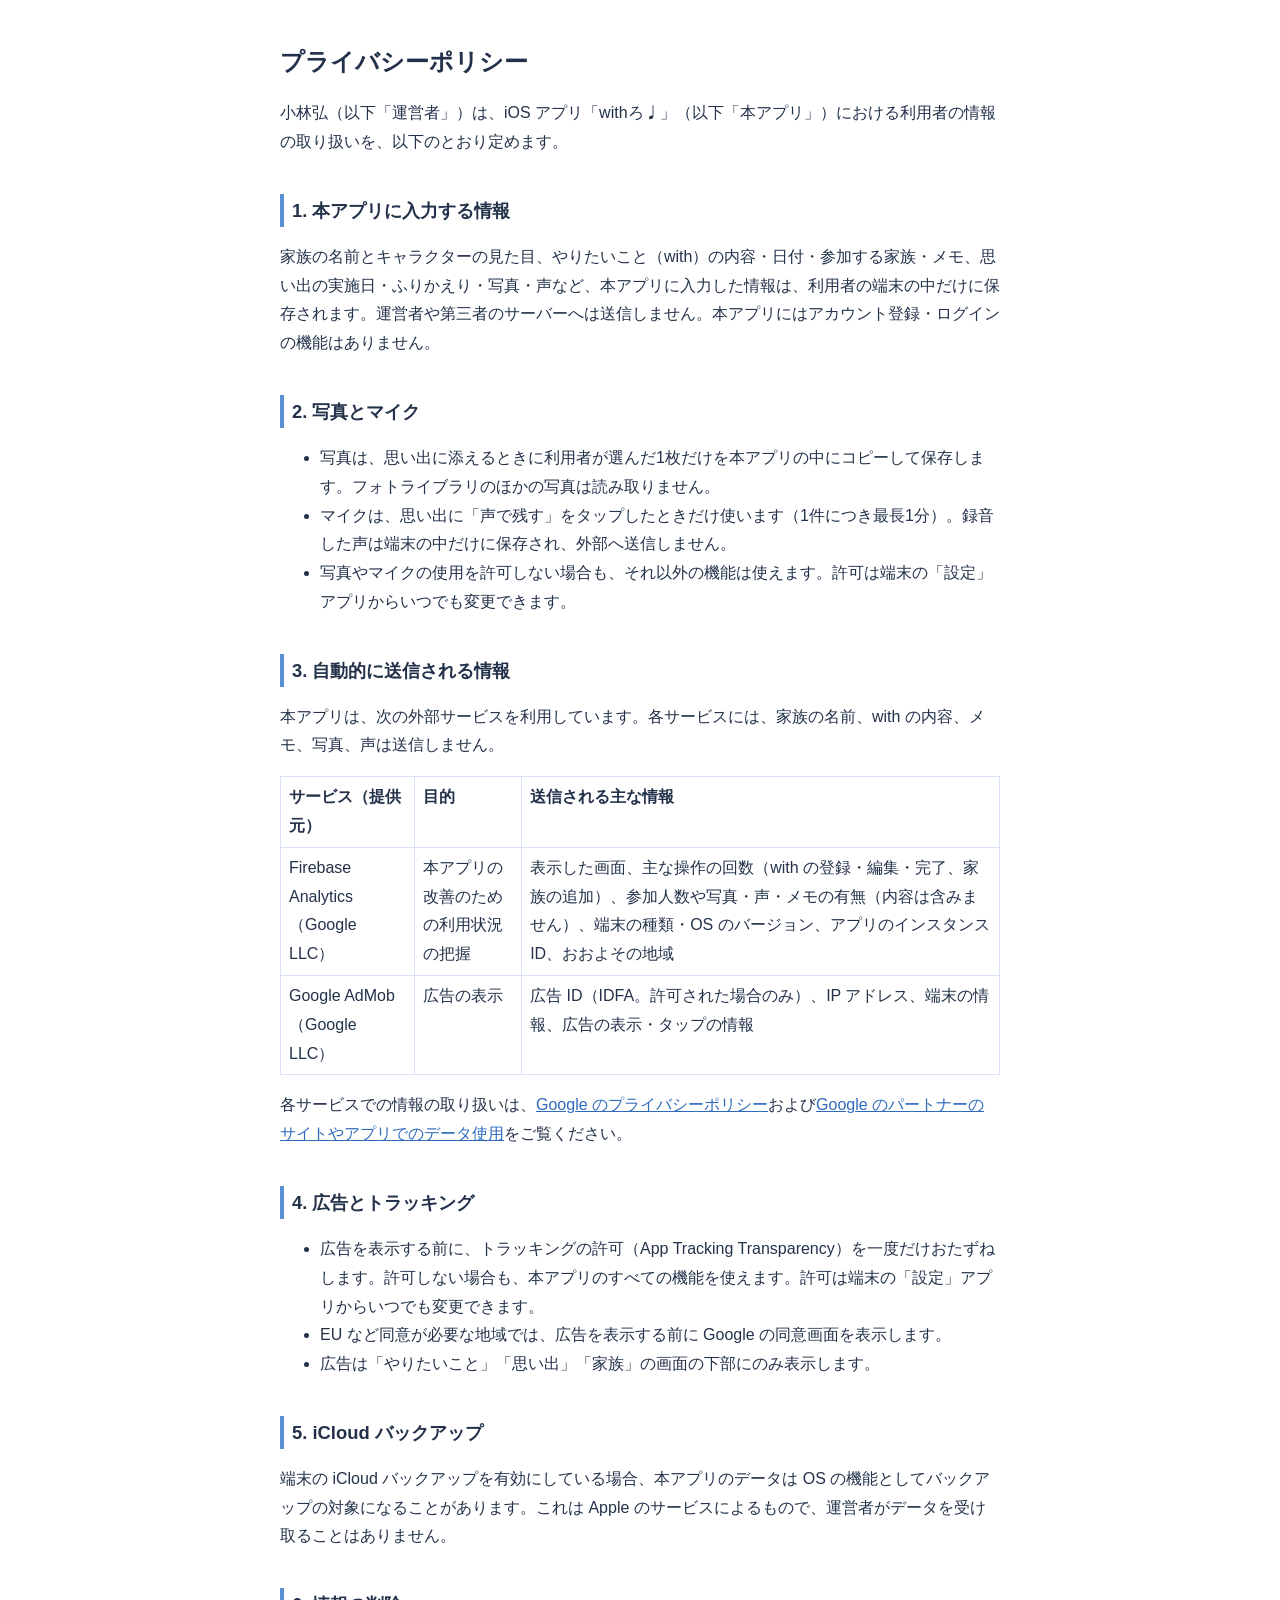
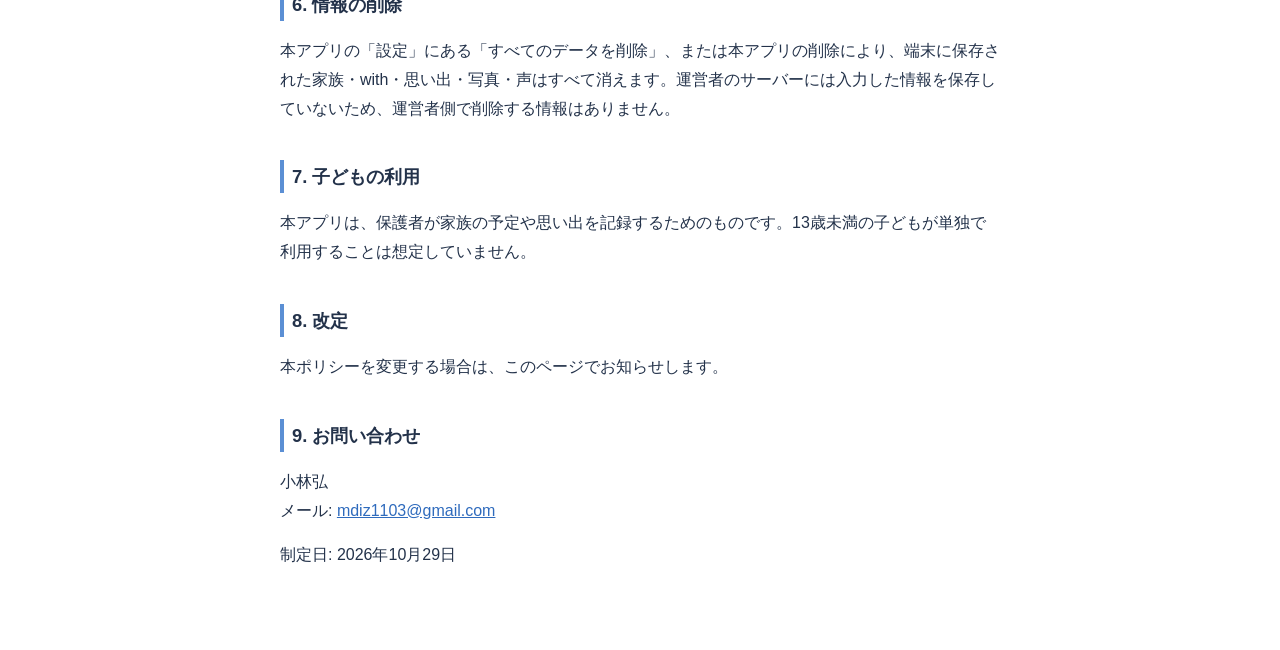
==== privacy.html @ de716016 "docs: withろ♩ のサポートページとプライバシーポリシーを公開する Co-Authored-By: Claude Opus 5.5 <noreply@anthropic.com>" ====
<!doctype html>
<html lang="ja">
<head>
<meta charset="utf-8">
<meta name="viewport" content="width=device-width, initial-scale=1">
<title>プライバシーポリシー｜withろ♩</title>
<style>
  body { font-family: -apple-system, "Hiragino Sans", sans-serif; line-height: 1.8; color: #23324a; background: #fff; max-width: 720px; margin: 0 auto; padding: 24px 16px 64px; }
  h1 { font-size: 1.5rem; } h2 { font-size: 1.15rem; margin-top: 2em; border-left: 4px solid #5b8fd4; padding-left: 8px; }
  table { border-collapse: collapse; width: 100%; } th, td { border: 1px solid #d6e2f3; padding: 6px 8px; text-align: left; vertical-align: top; }
  a { color: #2f6bbd; }
</style>
</head>
<body>
<h1>プライバシーポリシー</h1>
<p>小林弘（以下「運営者」）は、iOS アプリ「withろ♩」（以下「本アプリ」）における利用者の情報の取り扱いを、以下のとおり定めます。</p>

<h2>1. 本アプリに入力する情報</h2>
<p>家族の名前とキャラクターの見た目、やりたいこと（with）の内容・日付・参加する家族・メモ、思い出の実施日・ふりかえり・写真・声など、本アプリに入力した情報は、利用者の端末の中だけに保存されます。運営者や第三者のサーバーへは送信しません。本アプリにはアカウント登録・ログインの機能はありません。</p>

<h2>2. 写真とマイク</h2>
<ul>
  <li>写真は、思い出に添えるときに利用者が選んだ1枚だけを本アプリの中にコピーして保存します。フォトライブラリのほかの写真は読み取りません。</li>
  <li>マイクは、思い出に「声で残す」をタップしたときだけ使います（1件につき最長1分）。録音した声は端末の中だけに保存され、外部へ送信しません。</li>
  <li>写真やマイクの使用を許可しない場合も、それ以外の機能は使えます。許可は端末の「設定」アプリからいつでも変更できます。</li>
</ul>

<h2>3. 自動的に送信される情報</h2>
<p>本アプリは、次の外部サービスを利用しています。各サービスには、家族の名前、with の内容、メモ、写真、声は送信しません。</p>
<table>
  <tr><th>サービス（提供元）</th><th>目的</th><th>送信される主な情報</th></tr>
  <tr><td>Firebase Analytics（Google LLC）</td><td>本アプリの改善のための利用状況の把握</td><td>表示した画面、主な操作の回数（with の登録・編集・完了、家族の追加）、参加人数や写真・声・メモの有無（内容は含みません）、端末の種類・OS のバージョン、アプリのインスタンス ID、おおよその地域</td></tr>
  <tr><td>Google AdMob（Google LLC）</td><td>広告の表示</td><td>広告 ID（IDFA。許可された場合のみ）、IP アドレス、端末の情報、広告の表示・タップの情報</td></tr>
</table>
<p>各サービスでの情報の取り扱いは、<a href="https://policies.google.com/privacy?hl=ja">Google のプライバシーポリシー</a>および<a href="https://policies.google.com/technologies/partner-sites?hl=ja">Google のパートナーのサイトやアプリでのデータ使用</a>をご覧ください。</p>

<h2>4. 広告とトラッキング</h2>
<ul>
  <li>広告を表示する前に、トラッキングの許可（App Tracking Transparency）を一度だけおたずねします。許可しない場合も、本アプリのすべての機能を使えます。許可は端末の「設定」アプリからいつでも変更できます。</li>
  <li>EU など同意が必要な地域では、広告を表示する前に Google の同意画面を表示します。</li>
  <li>広告は「やりたいこと」「思い出」「家族」の画面の下部にのみ表示します。</li>
</ul>

<h2>5. iCloud バックアップ</h2>
<p>端末の iCloud バックアップを有効にしている場合、本アプリのデータは OS の機能としてバックアップの対象になることがあります。これは Apple のサービスによるもので、運営者がデータを受け取ることはありません。</p>

<h2>6. 情報の削除</h2>
<p>本アプリの「設定」にある「すべてのデータを削除」、または本アプリの削除により、端末に保存された家族・with・思い出・写真・声はすべて消えます。運営者のサーバーには入力した情報を保存していないため、運営者側で削除する情報はありません。</p>

<h2>7. 子どもの利用</h2>
<p>本アプリは、保護者が家族の予定や思い出を記録するためのものです。13歳未満の子どもが単独で利用することは想定していません。</p>

<h2>8. 改定</h2>
<p>本ポリシーを変更する場合は、このページでお知らせします。</p>

<h2>9. お問い合わせ</h2>
<p>小林弘<br>メール: <a href="mailto:mdiz1103@gmail.com">mdiz1103@gmail.com</a></p>

<p>制定日: 2026年10月29日</p>
</body>
</html>
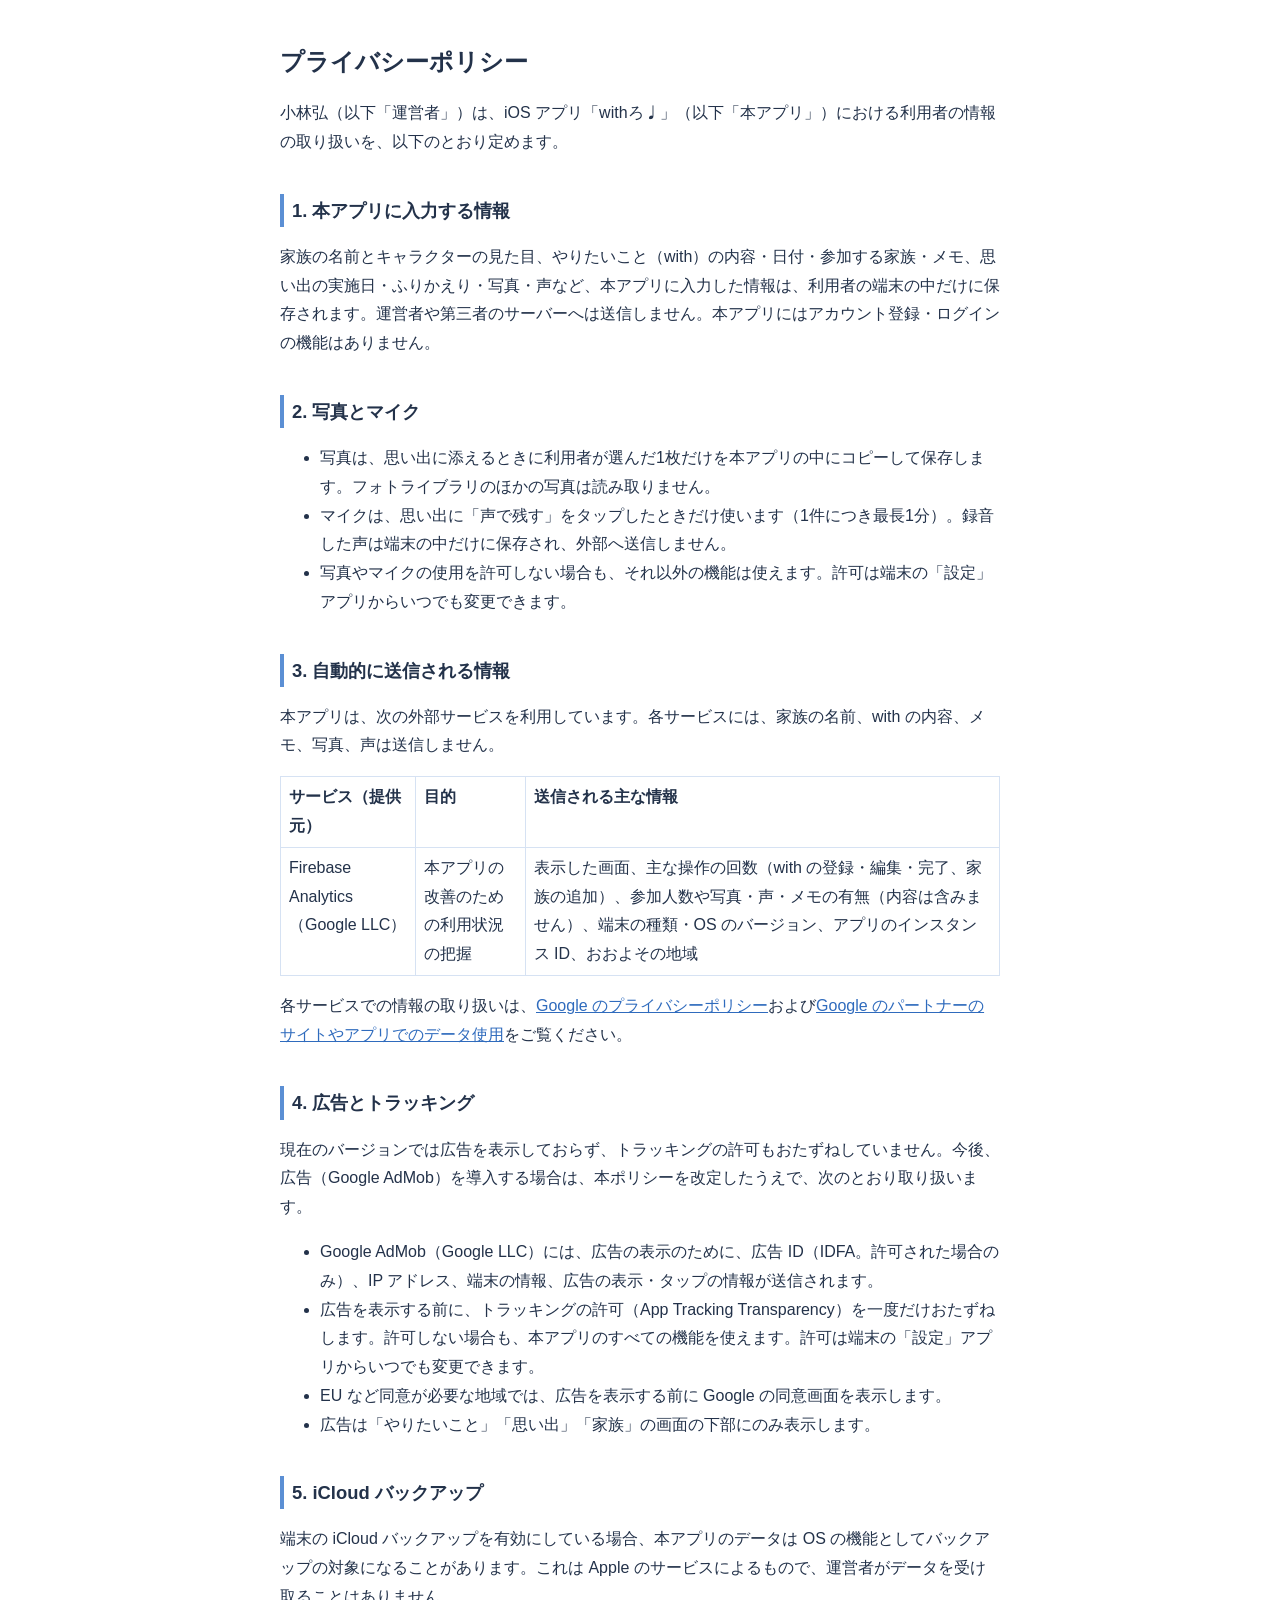
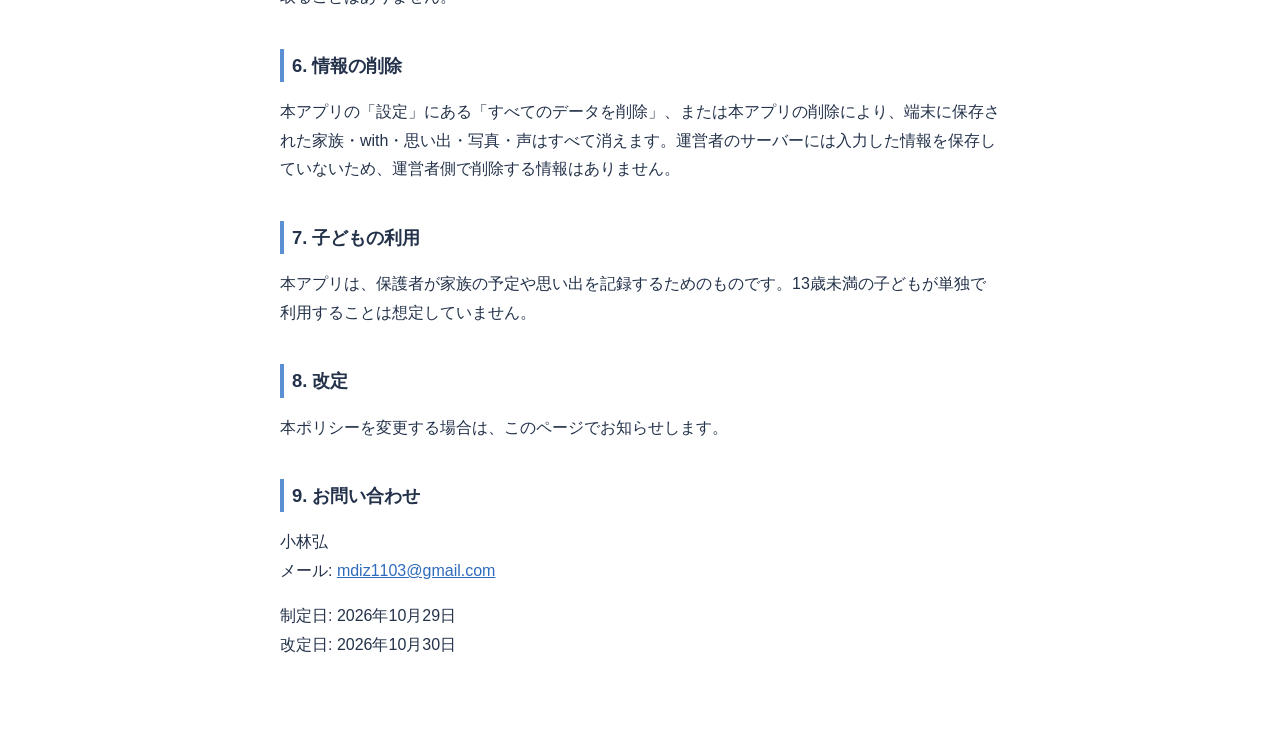
==== commit 3ba3230e: "fix: 現在のバージョンは広告なしであることを明記 Co-Authored-By: Claude Opus 5.5 <noreply@anthropic.com>" ====
--- a/privacy.html
+++ b/privacy.html
@@ -30,12 +30,13 @@
 <table>
   <tr><th>サービス（提供元）</th><th>目的</th><th>送信される主な情報</th></tr>
   <tr><td>Firebase Analytics（Google LLC）</td><td>本アプリの改善のための利用状況の把握</td><td>表示した画面、主な操作の回数（with の登録・編集・完了、家族の追加）、参加人数や写真・声・メモの有無（内容は含みません）、端末の種類・OS のバージョン、アプリのインスタンス ID、おおよその地域</td></tr>
-  <tr><td>Google AdMob（Google LLC）</td><td>広告の表示</td><td>広告 ID（IDFA。許可された場合のみ）、IP アドレス、端末の情報、広告の表示・タップの情報</td></tr>
 </table>
 <p>各サービスでの情報の取り扱いは、<a href="https://policies.google.com/privacy?hl=ja">Google のプライバシーポリシー</a>および<a href="https://policies.google.com/technologies/partner-sites?hl=ja">Google のパートナーのサイトやアプリでのデータ使用</a>をご覧ください。</p>
 
 <h2>4. 広告とトラッキング</h2>
+<p>現在のバージョンでは広告を表示しておらず、トラッキングの許可もおたずねしていません。今後、広告（Google AdMob）を導入する場合は、本ポリシーを改定したうえで、次のとおり取り扱います。</p>
 <ul>
+  <li>Google AdMob（Google LLC）には、広告の表示のために、広告 ID（IDFA。許可された場合のみ）、IP アドレス、端末の情報、広告の表示・タップの情報が送信されます。</li>
   <li>広告を表示する前に、トラッキングの許可（App Tracking Transparency）を一度だけおたずねします。許可しない場合も、本アプリのすべての機能を使えます。許可は端末の「設定」アプリからいつでも変更できます。</li>
   <li>EU など同意が必要な地域では、広告を表示する前に Google の同意画面を表示します。</li>
   <li>広告は「やりたいこと」「思い出」「家族」の画面の下部にのみ表示します。</li>
@@ -56,6 +57,6 @@
 <h2>9. お問い合わせ</h2>
 <p>小林弘<br>メール: <a href="mailto:mdiz1103@gmail.com">mdiz1103@gmail.com</a></p>
 
-<p>制定日: 2026年10月29日</p>
+<p>制定日: 2026年10月29日<br>改定日: 2026年10月30日</p>
 </body>
 </html>
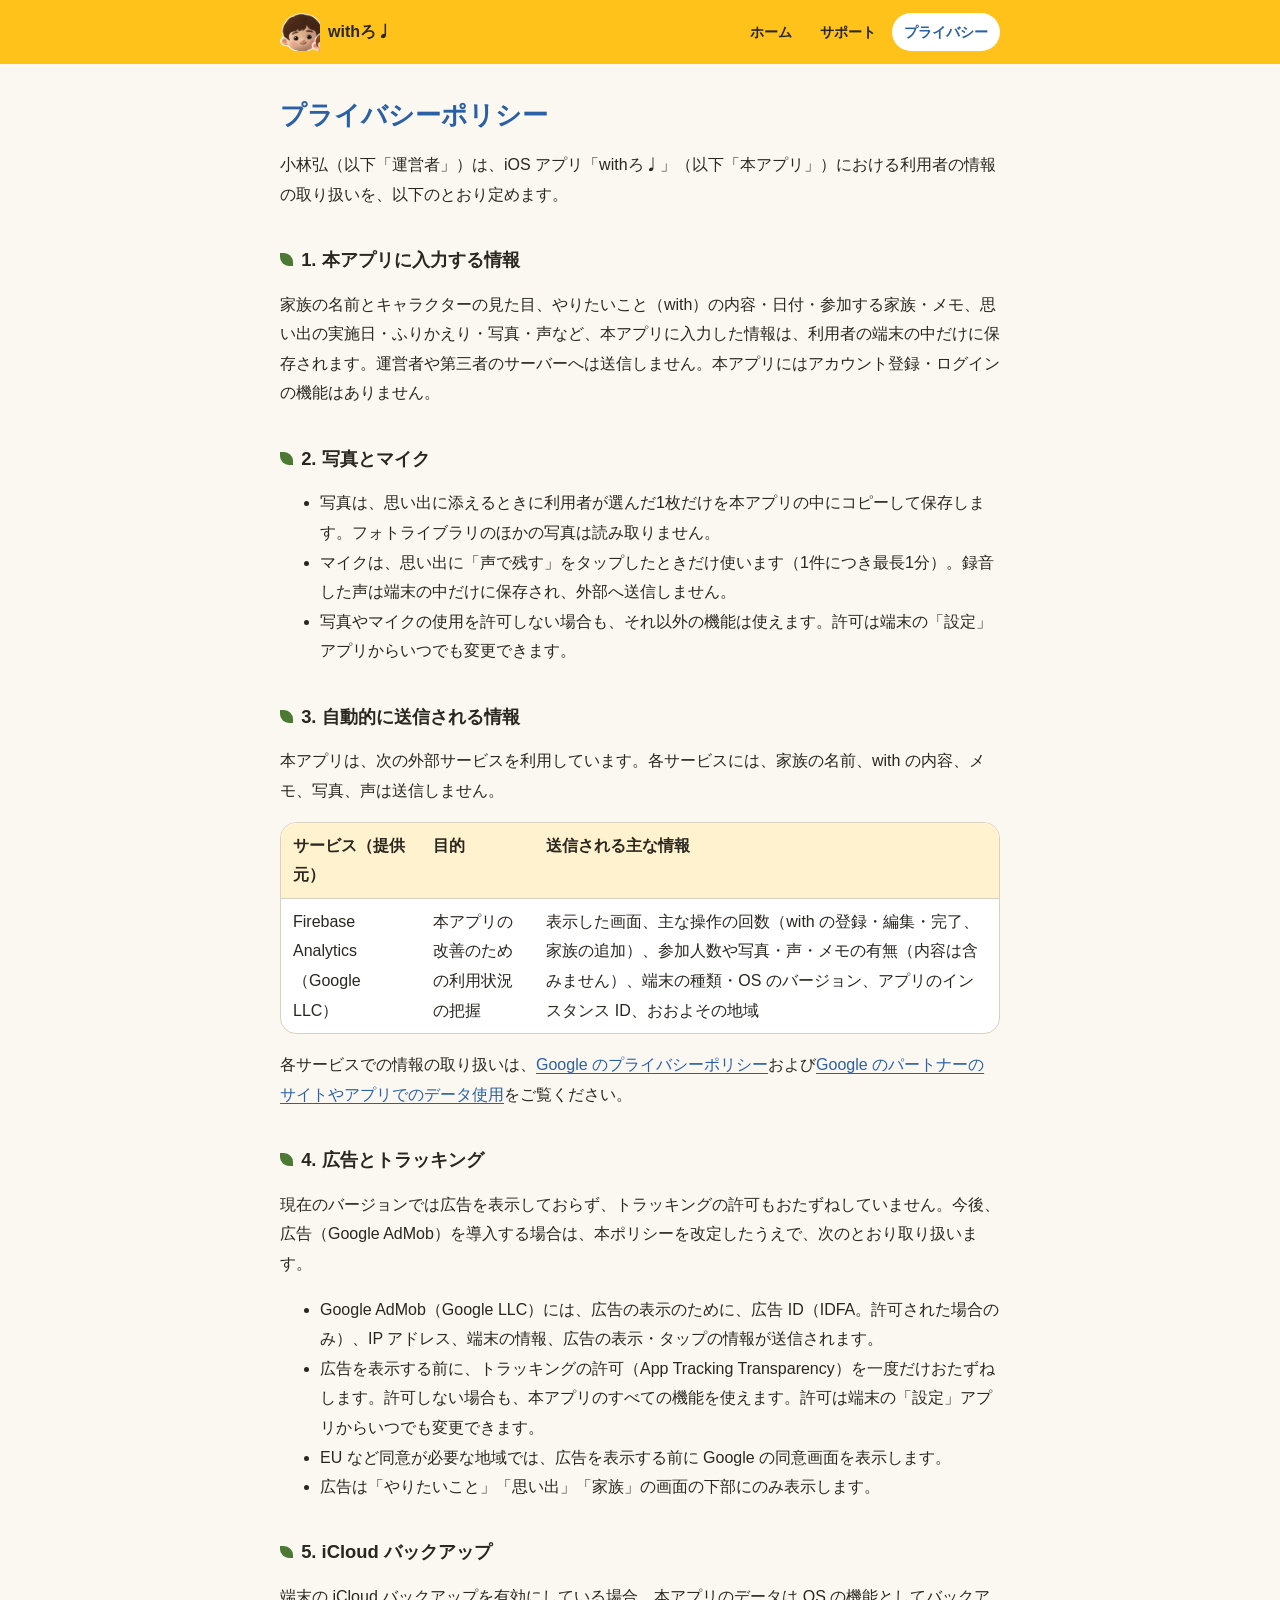
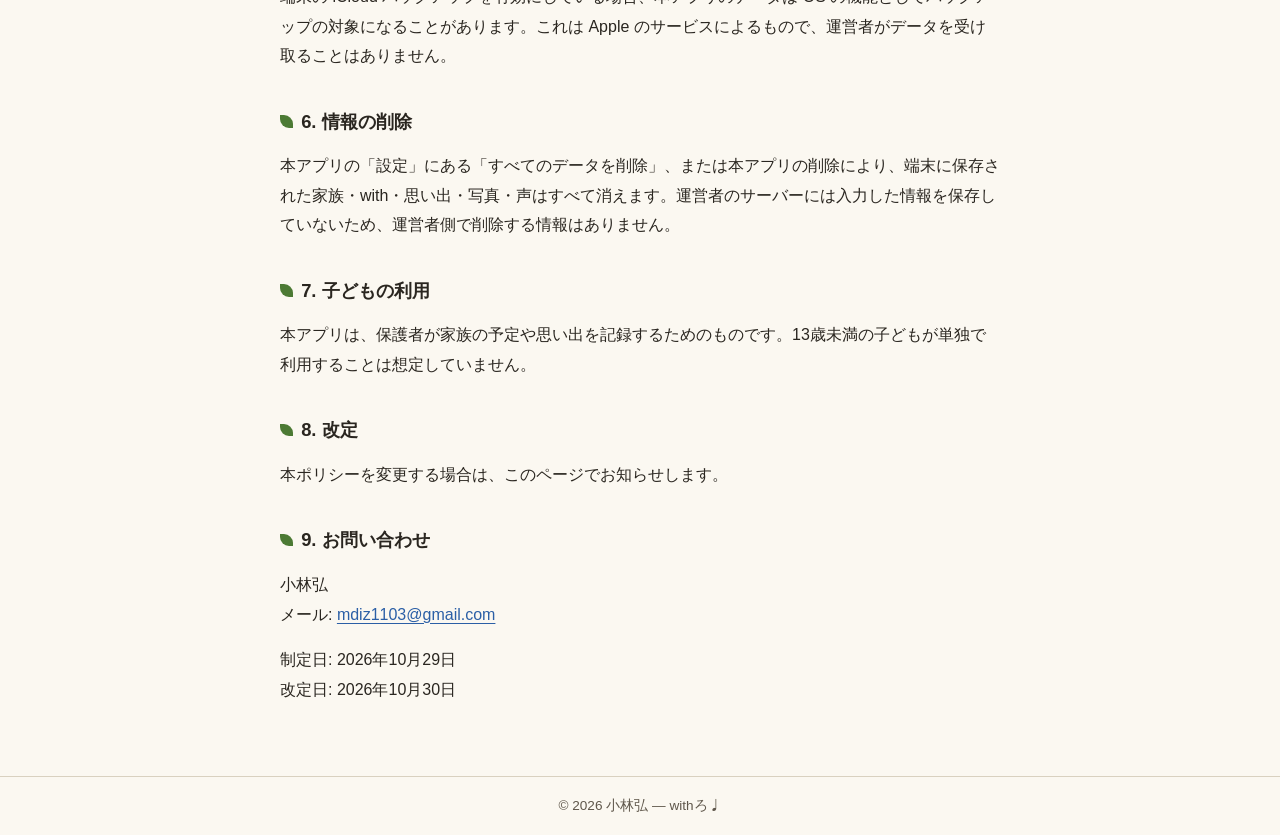
==== commit f24cb7cc: "style: アプリと同じ「フェルトの庭」のデザインにする 共通のひな形をやめ、配色・キャラ・ページ間ナビを入れる。プライバシーポリシーの 文面は変えていない。サポートの広告の質問は、広告なしの現状に" ====
--- a/privacy.html
+++ b/privacy.html
@@ -3,15 +3,14 @@
 <head>
 <meta charset="utf-8">
 <meta name="viewport" content="width=device-width, initial-scale=1">
+<meta name="theme-color" content="#FFC21A">
+<link rel="stylesheet" href="style.css">
+<link rel="icon" href="icon.png">
 <title>プライバシーポリシー｜withろ♩</title>
-<style>
-  body { font-family: -apple-system, "Hiragino Sans", sans-serif; line-height: 1.8; color: #23324a; background: #fff; max-width: 720px; margin: 0 auto; padding: 24px 16px 64px; }
-  h1 { font-size: 1.5rem; } h2 { font-size: 1.15rem; margin-top: 2em; border-left: 4px solid #5b8fd4; padding-left: 8px; }
-  table { border-collapse: collapse; width: 100%; } th, td { border: 1px solid #d6e2f3; padding: 6px 8px; text-align: left; vertical-align: top; }
-  a { color: #2f6bbd; }
-</style>
 </head>
 <body>
+<header class="bar"><a class="mark" href="index.html"><img src="mark.png" alt=""><span>withろ♩</span></a><nav><a href="index.html">ホーム</a><a href="support.html">サポート</a><a href="privacy.html" aria-current="page">プライバシー</a></nav></header>
+<main>
 <h1>プライバシーポリシー</h1>
 <p>小林弘（以下「運営者」）は、iOS アプリ「withろ♩」（以下「本アプリ」）における利用者の情報の取り扱いを、以下のとおり定めます。</p>
 
@@ -27,10 +26,10 @@
 
 <h2>3. 自動的に送信される情報</h2>
 <p>本アプリは、次の外部サービスを利用しています。各サービスには、家族の名前、with の内容、メモ、写真、声は送信しません。</p>
-<table>
+<div class="scroll"><table>
   <tr><th>サービス（提供元）</th><th>目的</th><th>送信される主な情報</th></tr>
   <tr><td>Firebase Analytics（Google LLC）</td><td>本アプリの改善のための利用状況の把握</td><td>表示した画面、主な操作の回数（with の登録・編集・完了、家族の追加）、参加人数や写真・声・メモの有無（内容は含みません）、端末の種類・OS のバージョン、アプリのインスタンス ID、おおよその地域</td></tr>
-</table>
+</table></div>
 <p>各サービスでの情報の取り扱いは、<a href="https://policies.google.com/privacy?hl=ja">Google のプライバシーポリシー</a>および<a href="https://policies.google.com/technologies/partner-sites?hl=ja">Google のパートナーのサイトやアプリでのデータ使用</a>をご覧ください。</p>
 
 <h2>4. 広告とトラッキング</h2>
@@ -58,5 +57,7 @@
 <p>小林弘<br>メール: <a href="mailto:mdiz1103@gmail.com">mdiz1103@gmail.com</a></p>
 
 <p>制定日: 2026年10月29日<br>改定日: 2026年10月30日</p>
+</main>
+<footer>© 2026 小林弘 — withろ♩</footer>
 </body>
 </html>
--- a/style.css
+++ b/style.css
@@ -0,0 +1,48 @@
+/* withろ♩ のページ: アプリと同じ「フェルトの庭」。生成りの地に、ひまわりの黄と空の青。 */
+:root {
+  --cloth: #fbf8f1;
+  --white: #ffffff;
+  --ink: #2a2620;
+  --ink-soft: #5f574b;
+  --line: #d9d1c0;
+  --sky: #2b5fa6;
+  --sunflower: #ffc21a;
+  --sprout: #4c7a34;
+}
+* { box-sizing: border-box; }
+body {
+  margin: 0;
+  color: var(--ink);
+  background: var(--cloth);
+  font-family: -apple-system, "Hiragino Maru Gothic ProN", "Hiragino Sans", "Noto Sans JP", sans-serif;
+  line-height: 1.85;
+}
+a { color: var(--sky); text-underline-offset: 3px; }
+.bar {
+  display: flex; flex-wrap: wrap; align-items: center; justify-content: space-between; gap: 8px 16px;
+  padding: 12px max(16px, calc((100% - 720px) / 2));
+  background: var(--sunflower);
+}
+.mark { display: inline-flex; align-items: center; gap: 8px; color: var(--ink); font-weight: 800; text-decoration: none; }
+.mark img { width: 40px; height: 40px; object-fit: contain; }
+nav { display: flex; flex-wrap: wrap; gap: 4px; }
+nav a { padding: 6px 12px; border-radius: 999px; color: var(--ink); font-size: 0.9rem; font-weight: 600; text-decoration: none; }
+nav a[aria-current="page"] { background: var(--white); color: var(--sky); }
+main { max-width: 752px; margin: 0 auto; padding: 24px 16px 56px; }
+h1 { margin: 0.4em 0; font-size: 1.6rem; line-height: 1.4; color: var(--sky); }
+h2 { margin: 2em 0 0.6em; font-size: 1.15rem; line-height: 1.5; }
+h2::before { content: ""; display: inline-block; width: 0.7em; height: 0.7em; margin-right: 0.45em; border-radius: 0 70% 0 70%; background: var(--sprout); }
+.qa { margin: 12px 0; padding: 4px 16px; background: var(--white); border: 1px solid var(--line); border-radius: 16px; }
+.scroll { overflow-x: auto; }
+table { width: 100%; min-width: 480px; border-collapse: separate; border-spacing: 0; background: var(--white); border: 1px solid var(--line); border-radius: 16px; overflow: hidden; }
+th, td { padding: 8px 12px; text-align: left; vertical-align: top; border-bottom: 1px solid var(--line); }
+tr:last-child td { border-bottom: 0; }
+th { background: #fff3cf; }
+.hero { padding: 24px 0 8px; text-align: center; }
+.hero img { border-radius: 28px; box-shadow: 0 6px 20px rgba(42, 38, 32, 0.18); }
+.hero p { color: var(--ink-soft); }
+.cards { display: grid; grid-template-columns: repeat(auto-fit, minmax(240px, 1fr)); gap: 12px; margin-top: 24px; }
+.card { display: block; padding: 16px 20px; background: var(--white); border: 1px solid var(--line); border-radius: 24px; color: var(--ink); text-decoration: none; }
+.card strong { display: block; color: var(--sky); }
+.card span { color: var(--ink-soft); font-size: 0.9rem; }
+footer { padding: 16px; text-align: center; color: var(--ink-soft); font-size: 0.85rem; border-top: 1px solid var(--line); }
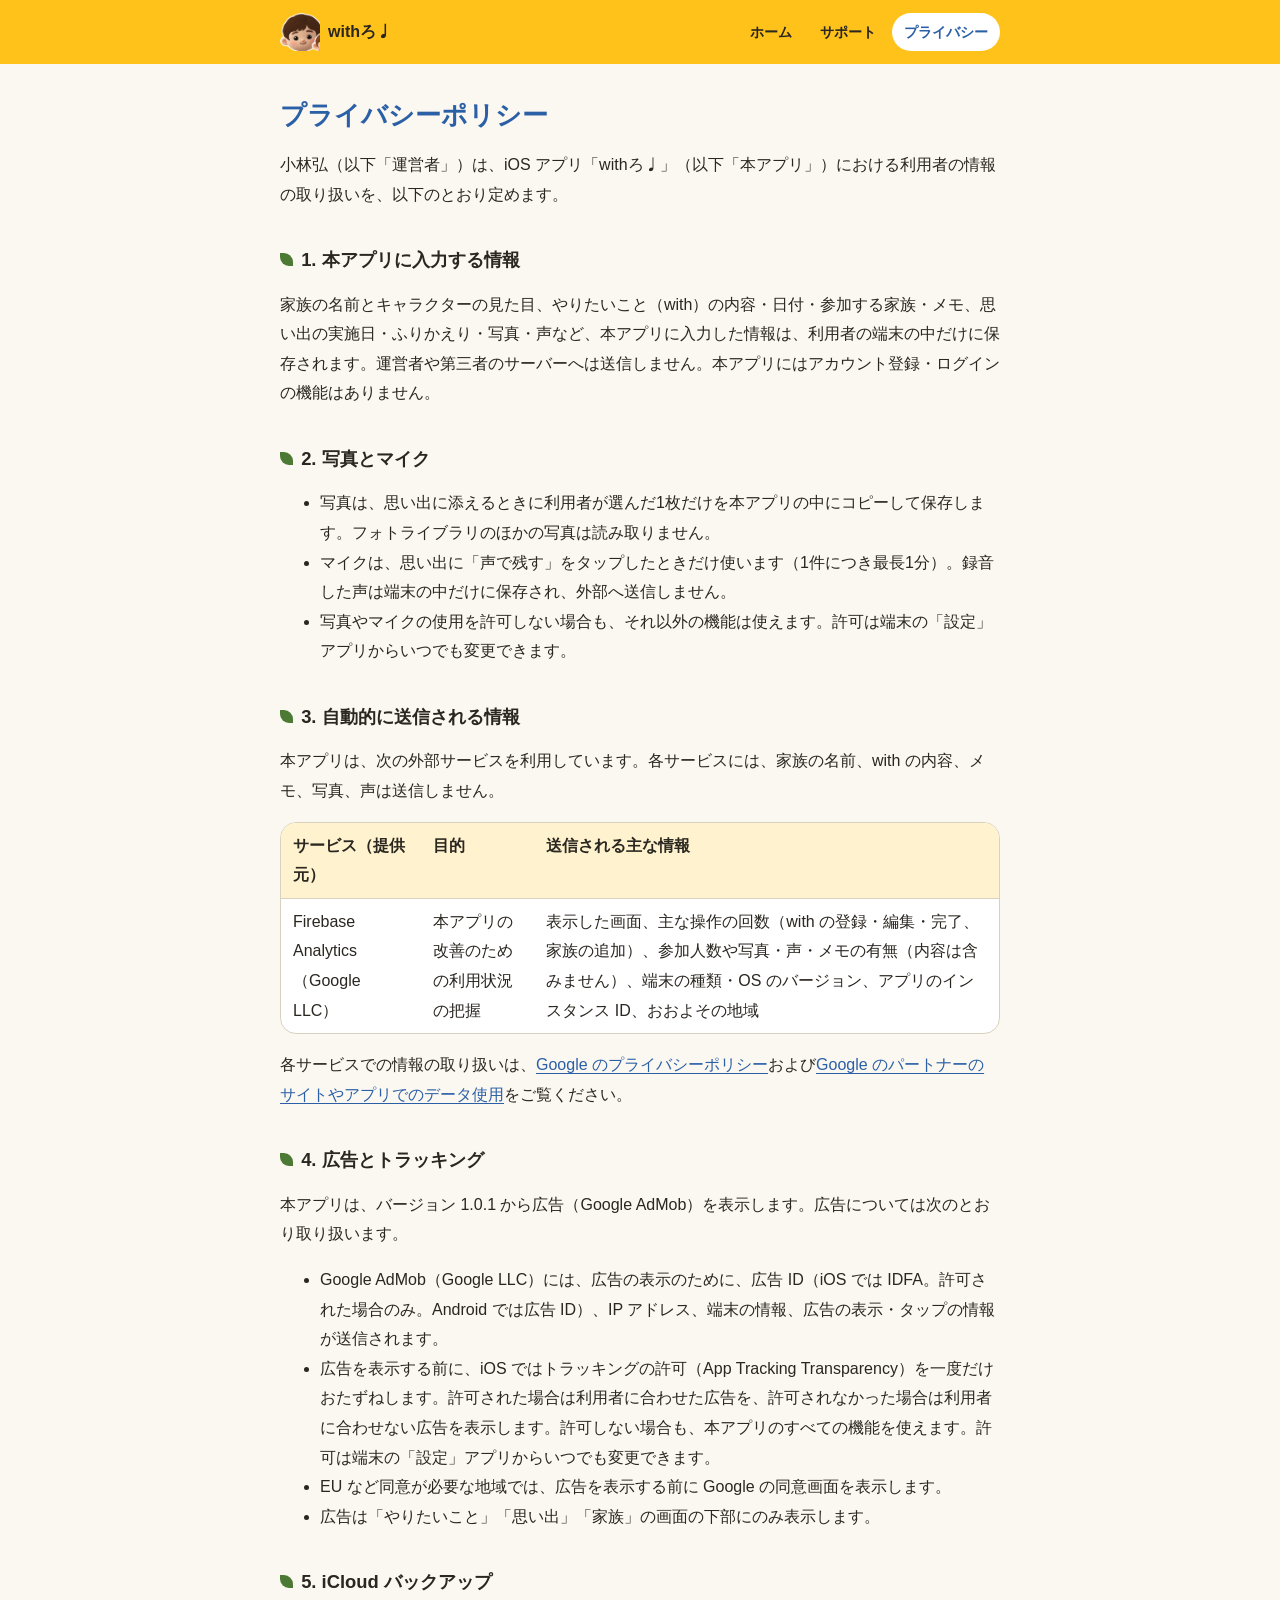
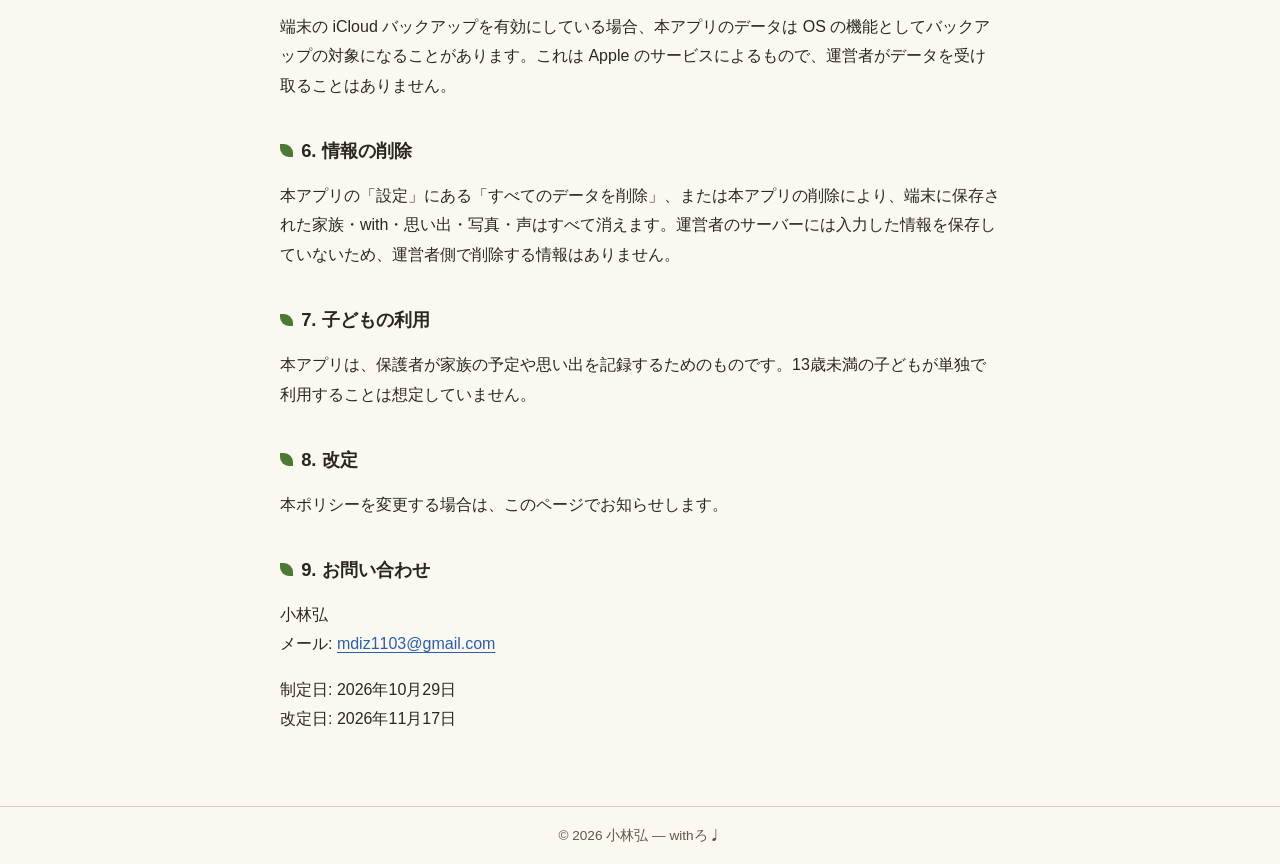
==== commit 35c2a246: "fix: 1.0.1 から広告を表示することを明記する Co-Authored-By: Claude Fable 5.2 <noreply@anthropic.com>" ====
--- a/privacy.html
+++ b/privacy.html
@@ -33,10 +33,10 @@
 <p>各サービスでの情報の取り扱いは、<a href="https://policies.google.com/privacy?hl=ja">Google のプライバシーポリシー</a>および<a href="https://policies.google.com/technologies/partner-sites?hl=ja">Google のパートナーのサイトやアプリでのデータ使用</a>をご覧ください。</p>
 
 <h2>4. 広告とトラッキング</h2>
-<p>現在のバージョンでは広告を表示しておらず、トラッキングの許可もおたずねしていません。今後、広告（Google AdMob）を導入する場合は、本ポリシーを改定したうえで、次のとおり取り扱います。</p>
+<p>本アプリは、バージョン 1.0.1 から広告（Google AdMob）を表示します。広告については次のとおり取り扱います。</p>
 <ul>
-  <li>Google AdMob（Google LLC）には、広告の表示のために、広告 ID（IDFA。許可された場合のみ）、IP アドレス、端末の情報、広告の表示・タップの情報が送信されます。</li>
-  <li>広告を表示する前に、トラッキングの許可（App Tracking Transparency）を一度だけおたずねします。許可しない場合も、本アプリのすべての機能を使えます。許可は端末の「設定」アプリからいつでも変更できます。</li>
+  <li>Google AdMob（Google LLC）には、広告の表示のために、広告 ID（iOS では IDFA。許可された場合のみ。Android では広告 ID）、IP アドレス、端末の情報、広告の表示・タップの情報が送信されます。</li>
+  <li>広告を表示する前に、iOS ではトラッキングの許可（App Tracking Transparency）を一度だけおたずねします。許可された場合は利用者に合わせた広告を、許可されなかった場合は利用者に合わせない広告を表示します。許可しない場合も、本アプリのすべての機能を使えます。許可は端末の「設定」アプリからいつでも変更できます。</li>
   <li>EU など同意が必要な地域では、広告を表示する前に Google の同意画面を表示します。</li>
   <li>広告は「やりたいこと」「思い出」「家族」の画面の下部にのみ表示します。</li>
 </ul>
@@ -56,7 +56,7 @@
 <h2>9. お問い合わせ</h2>
 <p>小林弘<br>メール: <a href="mailto:mdiz1103@gmail.com">mdiz1103@gmail.com</a></p>
 
-<p>制定日: 2026年10月29日<br>改定日: 2026年10月30日</p>
+<p>制定日: 2026年10月29日<br>改定日: 2026年11月17日</p>
 </main>
 <footer>© 2026 小林弘 — withろ♩</footer>
 </body>
